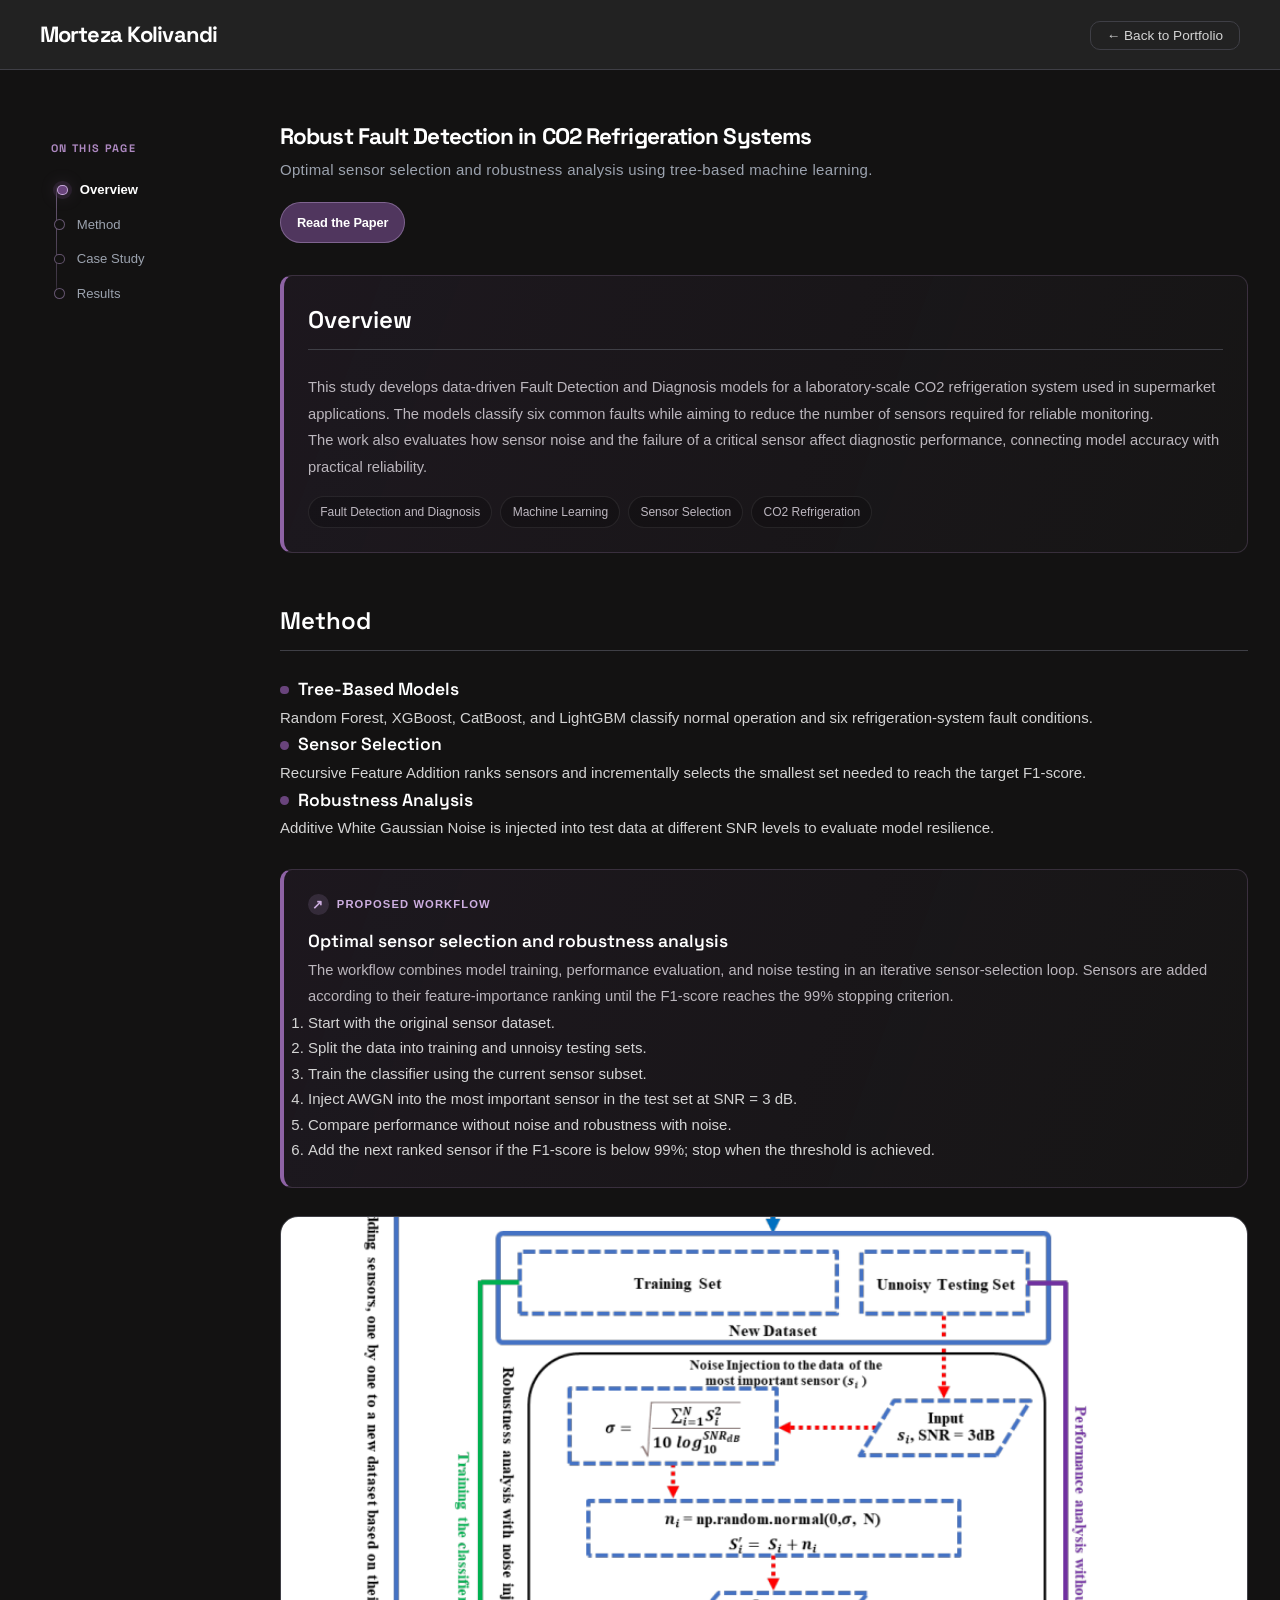
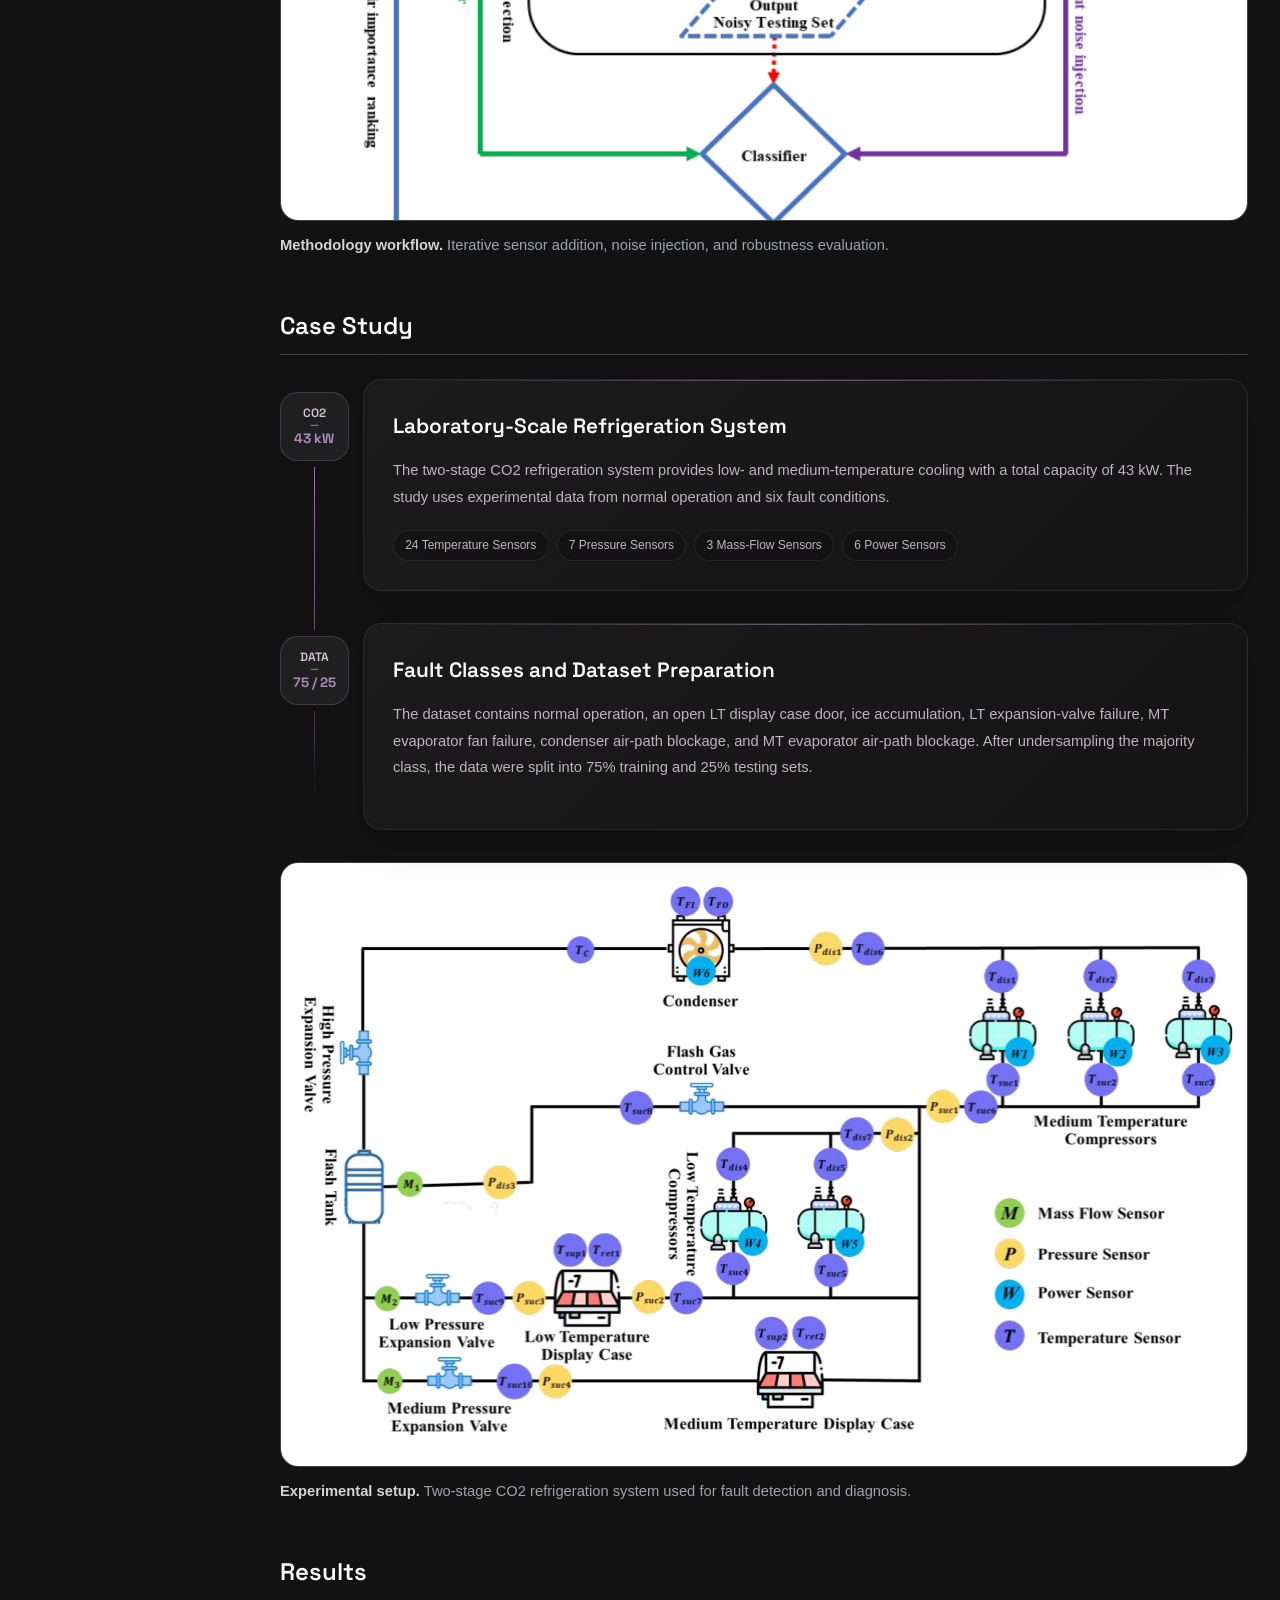
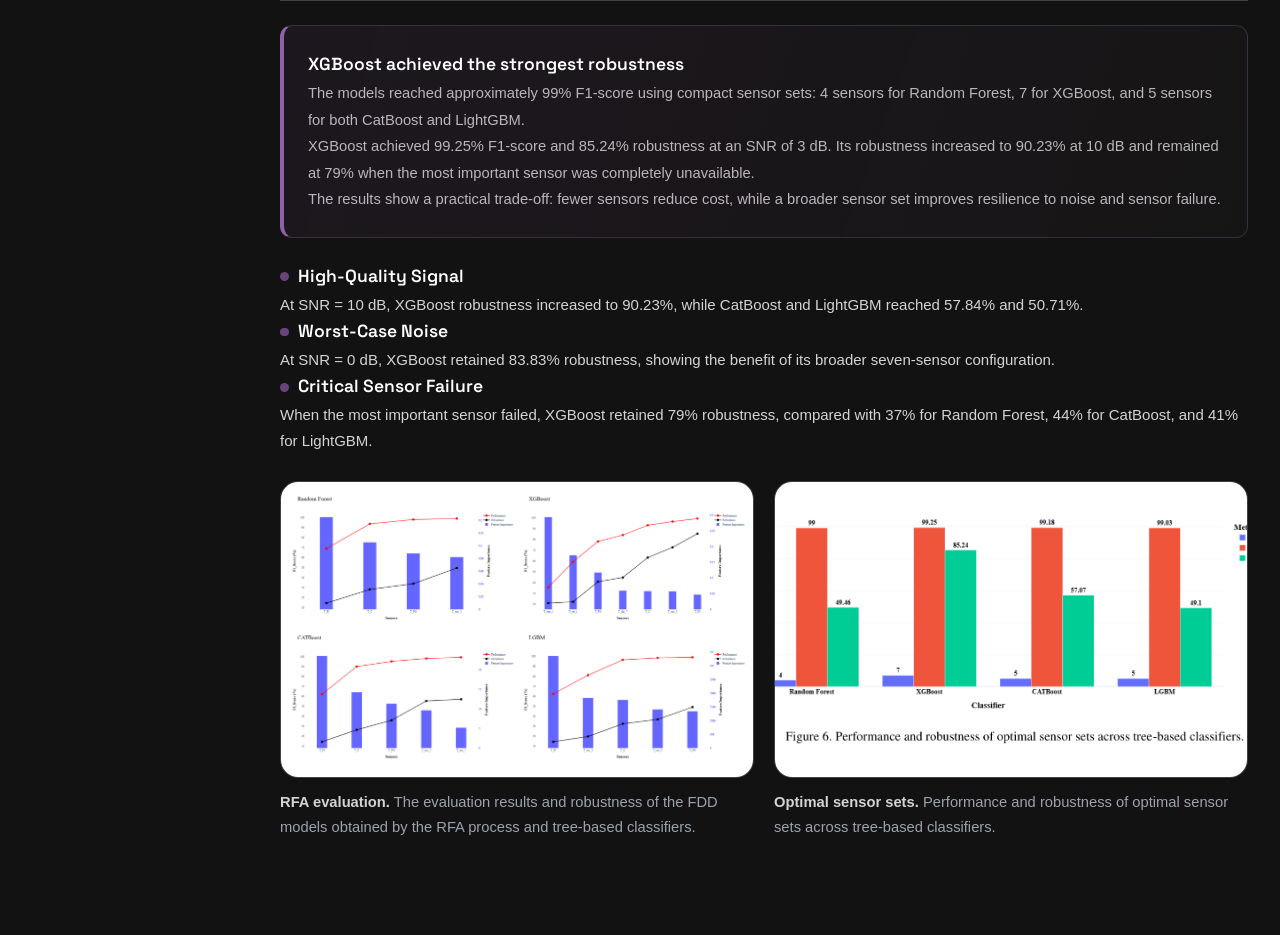
==== research/co2-refrigeration-fdd/index.html @ 4fb13879 "Research added: Robust Fault Detection in CO2 Refrigeration Systems" ====
<!doctype html>
<html lang="en">
  <head>
    <meta charset="UTF-8" />
    <meta name="viewport" content="width=device-width, initial-scale=1.0" />
    <title>
      Robust Fault Detection in CO2 Refrigeration Systems | Morteza Kolivandi
    </title>
    <meta
      name="description"
      content="Tree-based machine learning for optimal sensor selection and robust fault detection in CO2 refrigeration systems."
    />
    <link rel="stylesheet" href="../css/style.css" />
  </head>

  <body>
    <nav class="navbar">
      <div class="nav-left">
        <a href="../../index.html" class="nav-brand">Morteza Kolivandi</a>
      </div>
      <div class="nav-right">
        <a href="../../index.html" class="tab-link">← Back to Portfolio</a>
      </div>
    </nav>

    <div class="container single-column research-page-layout">
      <aside class="research-section-nav" aria-label="Research page sections">
        <div class="research-section-nav-inner">
          <span class="research-section-nav-kicker">ON THIS PAGE</span>
          <nav>
            <a href="#overview" class="research-section-nav-link">
              <span class="research-section-dot"></span>
              <span>Overview</span>
            </a>
            <a href="#method" class="research-section-nav-link">
              <span class="research-section-dot"></span>
              <span>Method</span>
            </a>
            <a href="#case-study" class="research-section-nav-link">
              <span class="research-section-dot"></span>
              <span>Case Study</span>
            </a>
            <a href="#results" class="research-section-nav-link">
              <span class="research-section-dot"></span>
              <span>Results</span>
            </a>
          </nav>
        </div>
      </aside>

      <main class="content-area">
        <section id="overview" class="section-block">
          <h1 class="profile-name">
            Robust Fault Detection in CO2 Refrigeration Systems
          </h1>
          <p class="profile-subtitle">
            Optimal sensor selection and robustness analysis using tree-based
            machine learning.
          </p>

          <div class="hero-action-links">
            <a
              href="https://arxiv.org/pdf/2503.17694"
              class="tab-link hero-action-link hero-action-link-primary"
              target="_blank"
              rel="noopener noreferrer"
            >
              <span>Read the Paper</span>
            </a>
          </div>

          <div class="thesis-box research-focus-box">
            <h2 class="focus-title">Overview</h2>
            <p>
              This study develops data-driven Fault Detection and Diagnosis
              models for a laboratory-scale CO2 refrigeration system used in
              supermarket applications. The models classify six common faults
              while aiming to reduce the number of sensors required for reliable
              monitoring.
            </p>
            <p>
              The work also evaluates how sensor noise and the failure of a
              critical sensor affect diagnostic performance, connecting model
              accuracy with practical reliability.
            </p>
            <div class="education-tags" style="margin-top: 1rem">
              <span>Fault Detection and Diagnosis</span>
              <span>Machine Learning</span>
              <span>Sensor Selection</span>
              <span>CO2 Refrigeration</span>
            </div>
          </div>
        </section>

        <section id="method" class="section-block">
          <h2>Method</h2>
          <div class="research-grid">
            <article class="research-card">
              <div class="research-info">
                <h3 class="research-card-title bullet-title">
                  Tree-Based Models
                </h3>
                <p class="research-card-summary">
                  Random Forest, XGBoost, CatBoost, and LightGBM classify normal
                  operation and six refrigeration-system fault conditions.
                </p>
              </div>
            </article>
            <article class="research-card">
              <div class="research-info">
                <h3 class="research-card-title bullet-title">
                  Sensor Selection
                </h3>
                <p class="research-card-summary">
                  Recursive Feature Addition ranks sensors and incrementally
                  selects the smallest set needed to reach the target F1-score.
                </p>
              </div>
            </article>
            <article class="research-card">
              <div class="research-info">
                <h3 class="research-card-title bullet-title">
                  Robustness Analysis
                </h3>
                <p class="research-card-summary">
                  Additive White Gaussian Noise is injected into test data at
                  different SNR levels to evaluate model resilience.
                </p>
              </div>
            </article>
          </div>

          <div class="thesis-box" style="margin-top: 1.75rem">
            <div class="thesis-topline">
              <span class="thesis-icon">↗</span>
              <span>PROPOSED WORKFLOW</span>
            </div>
            <h3>Optimal sensor selection and robustness analysis</h3>
            <p>
              The workflow combines model training, performance evaluation, and
              noise testing in an iterative sensor-selection loop. Sensors are
              added according to their feature-importance ranking until the
              F1-score reaches the 99% stopping criterion.
            </p>

            <ol class="role-list">
              <li>Start with the original sensor dataset.</li>
              <li>Split the data into training and unnoisy testing sets.</li>
              <li>Train the classifier using the current sensor subset.</li>
              <li>
                Inject AWGN into the most important sensor in the test set at
                SNR = 3 dB.
              </li>
              <li>
                Compare performance without noise and robustness with noise.
              </li>
              <li>
                Add the next ranked sensor if the F1-score is below 99%; stop
                when the threshold is achieved.
              </li>
            </ol>
          </div>

          <figure class="case-study-figure" style="margin-top: 1.75rem">
            <button
              class="image-lightbox-trigger"
              type="button"
              data-full-image="../../assets/images/co2-refrigeration-fdd/Methodalogy.png"
              data-image-alt="Proposed methodology for optimal sensor selection and robustness analysis"
              data-lightbox-title="Proposed Methodology"
              data-lightbox-caption="The proposed workflow iteratively adds sensors based on feature importance, evaluates classifier performance, injects noise into the most important sensor, and stops when the 99% F1-score criterion is reached."
            >
              <img
                class="case-study-image"
                src="../../assets/images/co2-refrigeration-fdd/Methodalogy.png"
                alt="Proposed methodology for optimal sensor selection and robustness analysis"
              />
            </button>
            <figcaption>
              <strong>Methodology workflow.</strong> Iterative sensor addition,
              noise injection, and robustness evaluation.
            </figcaption>
          </figure>
        </section>

        <section id="case-study" class="section-block">
          <h2>Case Study</h2>
          <div class="education-timeline">
            <article class="education-card">
              <div class="education-marker">
                <div class="date-range-marker">
                  <span>CO2</span>
                  <span class="date-sep">—</span>
                  <span class="date-end current">43 kW</span>
                </div>
              </div>
              <div class="education-content">
                <h3>Laboratory-Scale Refrigeration System</h3>
                <p class="education-description">
                  The two-stage CO2 refrigeration system provides low- and
                  medium-temperature cooling with a total capacity of 43 kW. The
                  study uses experimental data from normal operation and six
                  fault conditions.
                </p>
                <div class="education-tags">
                  <span>24 Temperature Sensors</span>
                  <span>7 Pressure Sensors</span>
                  <span>3 Mass-Flow Sensors</span>
                  <span>6 Power Sensors</span>
                </div>
              </div>
            </article>

            <article class="education-card">
              <div class="education-marker">
                <div class="date-range-marker">
                  <span>DATA</span>
                  <span class="date-sep">—</span>
                  <span class="date-end current">75 / 25</span>
                </div>
              </div>
              <div class="education-content">
                <h3>Fault Classes and Dataset Preparation</h3>
                <p class="education-description">
                  The dataset contains normal operation, an open LT display case
                  door, ice accumulation, LT expansion-valve failure, MT
                  evaporator fan failure, condenser air-path blockage, and MT
                  evaporator air-path blockage. After undersampling the majority
                  class, the data were split into 75% training and 25% testing
                  sets.
                </p>
              </div>
            </article>
          </div>

          <figure class="case-study-figure" style="margin-top: 1.75rem">
            <button
              class="image-lightbox-trigger"
              type="button"
              data-full-image="../../assets/images/co2-refrigeration-fdd/CaseStudy.png"
              data-image-alt="CO2 refrigeration system case study"
              data-lightbox-title="CO2 Refrigeration System"
              data-lightbox-caption="Laboratory-scale two-stage CO2 refrigeration system used as the case study."
            >
              <img
                class="case-study-image"
                src="../../assets/images/co2-refrigeration-fdd/CaseStudy.png"
                alt="CO2 refrigeration system diagram"
              />
            </button>
            <figcaption>
              <strong>Experimental setup.</strong> Two-stage CO2 refrigeration
              system used for fault detection and diagnosis.
            </figcaption>
          </figure>
        </section>

        <section id="results" class="section-block">
          <h2>Results</h2>
          <div class="thesis-box research-focus-box">
            <h3 class="focus-title">
              XGBoost achieved the strongest robustness
            </h3>
            <p>
              The models reached approximately 99% F1-score using compact sensor
              sets: 4 sensors for Random Forest, 7 for XGBoost, and 5 sensors
              for both CatBoost and LightGBM.
            </p>
            <p>
              XGBoost achieved 99.25% F1-score and 85.24% robustness at an SNR
              of 3 dB. Its robustness increased to 90.23% at 10 dB and remained
              at 79% when the most important sensor was completely unavailable.
            </p>
            <p>
              The results show a practical trade-off: fewer sensors reduce cost,
              while a broader sensor set improves resilience to noise and sensor
              failure.
            </p>
          </div>

          <div class="research-grid" style="margin-top: 1.5rem">
            <article class="research-card">
              <div class="research-info">
                <h3 class="research-card-title bullet-title">
                  High-Quality Signal
                </h3>
                <p class="research-card-summary">
                  At SNR = 10 dB, XGBoost robustness increased to 90.23%, while
                  CatBoost and LightGBM reached 57.84% and 50.71%.
                </p>
              </div>
            </article>
            <article class="research-card">
              <div class="research-info">
                <h3 class="research-card-title bullet-title">
                  Worst-Case Noise
                </h3>
                <p class="research-card-summary">
                  At SNR = 0 dB, XGBoost retained 83.83% robustness, showing the
                  benefit of its broader seven-sensor configuration.
                </p>
              </div>
            </article>
            <article class="research-card">
              <div class="research-info">
                <h3 class="research-card-title bullet-title">
                  Critical Sensor Failure
                </h3>
                <p class="research-card-summary">
                  When the most important sensor failed, XGBoost retained 79%
                  robustness, compared with 37% for Random Forest, 44% for
                  CatBoost, and 41% for LightGBM.
                </p>
              </div>
            </article>
          </div>

          <div class="case-study-gallery" style="margin-top: 1.75rem">
            <figure class="case-study-figure">
              <button
                class="image-lightbox-trigger"
                type="button"
                data-full-image="../../assets/images/co2-refrigeration-fdd/Result1.png"
                data-image-alt="Evaluation results and robustness of FDD models"
                data-lightbox-title="FDD Evaluation and Robustness"
                data-lightbox-caption="The evaluation results and robustness of the FDD models obtained by the RFA process and tree-based classifiers."
              >
                <img
                  class="case-study-image"
                  src="../../assets/images/co2-refrigeration-fdd/Result1.png"
                  alt="Evaluation results and robustness of FDD models"
                />
              </button>
              <figcaption>
                <strong>RFA evaluation.</strong> The evaluation results and
                robustness of the FDD models obtained by the RFA process and
                tree-based classifiers.
              </figcaption>
            </figure>

            <figure class="case-study-figure">
              <button
                class="image-lightbox-trigger"
                type="button"
                data-full-image="../../assets/images/co2-refrigeration-fdd/Result2.png"
                data-image-alt="Performance and robustness of optimal sensor sets"
                data-lightbox-title="Optimal Sensor Sets"
                data-lightbox-caption="Performance and robustness of optimal sensor sets across tree-based classifiers."
              >
                <img
                  class="case-study-image"
                  src="../../assets/images/co2-refrigeration-fdd/Result2.png"
                  alt="Performance and robustness of optimal sensor sets"
                />
              </button>
              <figcaption>
                <strong>Optimal sensor sets.</strong> Performance and robustness
                of optimal sensor sets across tree-based classifiers.
              </figcaption>
            </figure>
          </div>
        </section>
      </main>
    </div>

    <script src="../js/main.js"></script>
  </body>
</html>
---- research/css/style.css ----
/* ==========================================================================
   Base Colors, Fonts & Reset
   ========================================================================== */
@import url("https://fonts.googleapis.com/css2?family=Space+Grotesk:wght@500;600;700&display=swap");

:root {
  --bg-color: #131212;
  --nav-bg: #222222;
  --text-main: #d4d4d4;
  --text-heading: #ffffff;
  --accent-color: #69447c;
  --border-color: #3f3f46;
  --pill-border: #52525b;
  --pill-hover: #171717;
  --text-muted: #9ca3af;
}

* {
  box-sizing: border-box;
  margin: 0;
  padding: 0;
}

body {
  font-family:
    -apple-system, BlinkMacSystemFont, "Segoe UI", Roboto, Helvetica, Arial,
    sans-serif;
  background-color: var(--bg-color);
  color: var(--text-main);
  line-height: 1.7;
  font-size: 15px;
  -webkit-font-smoothing: antialiased;
}

/* ==========================================================================
   Typography & Links
   ========================================================================== */
h1,
h2,
h3,
h4 {
  color: var(--text-heading);
  font-weight: 600;
  font-family: "Space Grotesk", sans-serif;
}

.profile-name {
  font-weight: 700;
  letter-spacing: -0.04em;
  color: var(--text-heading);
}

.profile-subtitle {
  font-weight: 400;
  color: var(--text-muted);
  letter-spacing: 0.3px;
  margin-top: 0;
  margin-bottom: 1.5rem;
}

a {
  color: var(--text-main);
  text-decoration: none;
  transition: color 0.2s ease;
}

/* ==========================================================================
   Navigation Bar (Modern Pill style)
   ========================================================================== */
.navbar {
  display: flex;
  justify-content: space-between;
  align-items: center;
  padding: 1rem 2.5rem;
  background-color: var(--nav-bg);
  border-bottom: 1px solid var(--border-color);
}

.nav-left .nav-brand {
  font-family: "Space Grotesk", sans-serif;
  font-weight: 700;
  font-size: 22px;
  letter-spacing: -0.04em;
  color: var(--text-heading);
}

.tab-link {
  background: transparent;
  border: 1px solid var(--border-color);
  font-size: 0.85rem;
  font-weight: 500;
  color: var(--text-main);
  cursor: pointer;
  padding: 0.4rem 1rem;
  border-radius: 10px;
  transition: all 0.3s ease;
}

.tab-link:hover {
  color: var(--text-heading);
  background-color: var(--accent-color);
  border-color: var(--accent-color);
}

/* ==========================================================================
   Layout Structures (Single Column Design)
   ========================================================================== */
.container {
  max-width: 1400px;
  margin: 3rem auto;
  padding: 0 2rem;
  display: grid;
  grid-template-columns: 280px 1fr;
  gap: 3rem;
}

.container.single-column {
  max-width: 1300px;
  grid-template-columns: 1fr !important;
}

.content-area {
  padding-left: 0;
}

/* ==========================================================================
   Sections & Headings
   ========================================================================== */
.section-block {
  margin-bottom: 3rem;
}

.section-block h2 {
  font-size: 1.5rem;
  margin-bottom: 1.5rem;
  border-bottom: 1px solid var(--border-color);
  padding-bottom: 0.5rem;
  color: var(--text-heading);
  font-family: "Space Grotesk", sans-serif;
}

/* ==========================================================================
   Academic Timeline (Education & Process style)
   ========================================================================== */
.education-timeline {
  position: relative;
  padding-left: 5.2rem;
}

/* خط عمودی تایم‌لاین */
.education-timeline::before {
  content: "";
  position: absolute;
  top: 2.2rem;
  bottom: 2.2rem;
  left: 2.15rem;
  width: 1px;
  background: linear-gradient(
    to bottom,
    transparent,
    rgba(167, 139, 186, 0.9) 8%,
    rgba(167, 139, 186, 0.3) 85%,
    transparent
  );
}

.education-card {
  position: relative;
  margin-bottom: 2rem;
}

.education-marker {
  position: absolute;
  z-index: 2;
  top: 0.8rem;
  left: -5.2rem;
  width: 4.3rem;
  display: flex;
  align-items: center;
  justify-content: center;
}

.date-range-marker {
  width: 4.3rem;
  height: 4.3rem;
  display: flex;
  flex-direction: column;
  align-items: center;
  justify-content: center;
  border: 1px solid rgba(167, 139, 186, 0.25);
  border-radius: 1.1rem;
  background: rgb(32, 31, 32);
  font-family: "Space Grotesk", sans-serif;
  font-size: 0.75rem;
  font-weight: 600;
  color: #d6c2df;
  box-shadow: 0 0 0 6px var(--bg-color);
  transition: all 0.3s cubic-bezier(0.4, 0, 0.2, 1);
  padding: 0.4rem 0;
}

.date-range-marker span {
  display: block;
  line-height: 1.2;
}

.date-range-marker .date-sep {
  font-size: 0.65rem;
  opacity: 0.6;
  margin: -1px 0;
}

.date-range-marker .date-end.current {
  color: #a78bba;
  font-weight: 700;
  font-size: 0.85rem;
}

.education-card:hover .date-range-marker {
  background: rgba(105, 68, 124, 0.2);
  border-color: rgba(167, 139, 186, 0.55);
  color: #ffffff;
  transform: translateY(-2px);
  box-shadow:
    0 4px 12px rgba(105, 68, 124, 0.15),
    0 0 0 6px var(--bg-color);
}

.education-content {
  position: relative;
  overflow: hidden;
  padding: 1.8rem;
  border: 1px solid rgba(255, 255, 255, 0.08);
  border-radius: 1.15rem;
  background: linear-gradient(
    135deg,
    rgba(255, 255, 255, 0.04),
    rgba(255, 255, 255, 0.01)
  );
  box-shadow: 0 15px 40px rgba(0, 0, 0, 0.16);
  transition: all 0.3s ease;
}

.education-content::before {
  content: "";
  position: absolute;
  top: 0;
  left: 1.8rem;
  right: 1.8rem;
  height: 1px;
  background: linear-gradient(
    90deg,
    transparent,
    rgba(167, 139, 186, 0.8),
    transparent
  );
  opacity: 0.7;
}

.education-content:hover {
  transform: translateY(-4px);
  border-color: rgba(167, 139, 186, 0.45);
  box-shadow: 0 20px 45px rgba(0, 0, 0, 0.25);
}

.degree-label {
  display: inline-block;
  margin-bottom: 0.4rem;
  color: #ad88c0;
  font-size: 0.68rem;
  font-weight: 700;
  letter-spacing: 0.12em;
  text-transform: uppercase;
}

.education-content h3 {
  font-size: 1.3rem;
  margin-bottom: 0.8rem;
  color: #fff;
}

.education-description {
  color: #bbb6bd;
  font-size: 0.92rem;
  line-height: 1.8;
  margin-bottom: 1.2rem;
}

/* تگ‌ها */
.education-tags {
  display: flex;
  flex-wrap: wrap;
  gap: 0.5rem;
}

.education-tags span {
  padding: 0.3rem 0.7rem;
  border: 1px solid rgba(255, 255, 255, 0.08);
  border-radius: 999px;
  color: #bdb7c0;
  background: rgba(0, 0, 0, 0.2);
  font-size: 0.75rem;
  transition: all 0.25s ease;
}

.education-tags span:hover {
  border-color: rgba(167, 139, 186, 0.65);
  color: #eadcf1;
  background: rgba(105, 68, 124, 0.2);
}

/* ==========================================================================
   Thesis & Overview Boxes
   ========================================================================== */
.thesis-box {
  padding: 1.5rem;
  border: 1px solid rgba(167, 139, 186, 0.22);
  border-left: 4px solid #8e63a5;
  border-radius: 0.75rem;
  background: linear-gradient(
    110deg,
    rgba(105, 68, 124, 0.12),
    rgba(255, 255, 255, 0.015)
  );
}

.thesis-topline {
  display: flex;
  align-items: center;
  gap: 0.5rem;
  margin-bottom: 0.75rem;
  color: #cdaee0;
  font-size: 0.7rem;
  font-weight: 700;
  letter-spacing: 0.1em;
}

.thesis-icon {
  display: inline-flex;
  align-items: center;
  justify-content: center;
  width: 1.3rem;
  height: 1.3rem;
  border-radius: 50%;
  background: rgba(167, 139, 186, 0.18);
  font-size: 0.8rem;
}

.thesis-box h4 {
  font-size: 1.15rem;
  margin-bottom: 0.5rem;
  color: #f5f1f7;
}

.thesis-box p {
  color: #bbb6bd;
  font-size: 0.92rem;
  line-height: 1.8;
}

.bullet-title {
  display: flex;
  align-items: center;
  gap: 0.55rem;
}

.bullet-title::before {
  content: "";
  width: 0.55rem;
  height: 0.55rem;
  border-radius: 999px;
  background: var(--accent-color);
  flex-shrink: 0;
}

.case-study-gallery {
  display: grid;
  grid-template-columns: repeat(2, minmax(0, 1fr));
  gap: 1.25rem;
  margin-top: 1.75rem;
}

.case-study-figure {
  margin: 0;
}

.image-lightbox-trigger {
  display: block;
  width: 100%;
  padding: 0;
  border: 1px solid var(--border-color);
  border-radius: 18px;
  overflow: hidden;
  background: transparent;
  cursor: zoom-in;
}

.case-study-image {
  display: block;
  width: 100%;
  aspect-ratio: 16 / 10;
  object-fit: cover;
  transition:
    transform 0.35s ease,
    filter 0.35s ease;
}

.image-lightbox-trigger:hover .case-study-image {
  transform: scale(1.035);
  filter: brightness(1.08);
}

.case-study-figure figcaption {
  margin-top: 0.75rem;
  color: var(--text-muted);
  font-size: 0.92rem;
  line-height: 1.65;
}

.case-study-figure figcaption strong {
  color: var(--text-main);
}

.image-lightbox {
  position: fixed;
  inset: 0;
  z-index: 9999;
  display: none;
  align-items: center;
  justify-content: center;
  padding: 2rem;
  background: rgba(5, 8, 15, 0.88);
  backdrop-filter: blur(8px);
}

.image-lightbox.is-open {
  display: flex;
}

.image-lightbox-content {
  max-width: min(1150px, 94vw);
  max-height: 88vh;
  border-radius: 18px;
  box-shadow: 0 24px 90px rgba(0, 0, 0, 0.55);
}

.image-lightbox-close {
  position: absolute;
  top: 1.25rem;
  right: 1.5rem;
  width: 44px;
  height: 44px;
  border: 1px solid rgba(255, 255, 255, 0.22);
  border-radius: 999px;
  background: rgba(255, 255, 255, 0.08);
  color: #ffffff;
  font-size: 2rem;
  line-height: 1;
  cursor: pointer;
  transition:
    background 0.25s ease,
    transform 0.25s ease;
}

.image-lightbox-close:hover {
  background: rgba(255, 255, 255, 0.18);
  transform: rotate(90deg);
}

.no-scroll {
  overflow: hidden;
}

@media (max-width: 768px) {
  .case-study-gallery {
    grid-template-columns: 1fr;
  }

  .image-lightbox {
    padding: 1rem;
  }

  .image-lightbox-content {
    max-width: 96vw;
    max-height: 82vh;
  }
}

.results-image-grid {
  display: grid;
  grid-template-columns: repeat(4, minmax(0, 1fr));
  gap: 1.25rem;
  margin-top: 1.5rem;
}

.result-figure {
  margin: 0;
}

.result-figure .image-lightbox-trigger {
  width: 100%;
  padding: 0;
  border: 1px solid var(--border-color);
  border-radius: 18px;
  overflow: hidden;
  background: transparent;
  cursor: zoom-in;
  display: block;
  position: relative;
}

.result-image {
  display: block;
  width: 100%;
  aspect-ratio: 4 / 3;
  object-fit: cover;
  transition:
    transform 0.35s ease,
    filter 0.35s ease;
}

.result-figure .image-lightbox-trigger:hover .result-image {
  transform: scale(1.04);
  filter: brightness(1.08);
}

/* Optional subtle overlay on hover */
.result-figure .image-lightbox-trigger::after {
  content: "Click to view";
  position: absolute;
  left: 50%;
  bottom: 1rem;
  transform: translateX(-50%) translateY(8px);
  padding: 0.45rem 0.8rem;
  border-radius: 999px;
  background: rgba(5, 8, 15, 0.72);
  color: #ffffff;
  font-size: 0.75rem;
  letter-spacing: 0.04em;
  opacity: 0;
  transition:
    opacity 0.25s ease,
    transform 0.25s ease;
  pointer-events: none;
}

.result-figure .image-lightbox-trigger:hover::after {
  opacity: 1;
  transform: translateX(-50%) translateY(0);
}

/* Lightbox */
.image-lightbox {
  position: fixed;
  inset: 0;
  z-index: 9999;
  display: none;
  align-items: center;
  justify-content: center;
  padding: 2rem;
  background: rgba(5, 8, 15, 0.9);
  backdrop-filter: blur(8px);
}

.image-lightbox.is-open {
  display: flex;
}

.image-lightbox-inner {
  position: relative;
  width: min(1180px, 94vw);
  max-height: 92vh;
  display: grid;
  grid-template-columns: minmax(0, 1.6fr) minmax(280px, 0.7fr);
  gap: 1.25rem;
  align-items: center;
}

.image-lightbox-content {
  width: 100%;
  max-height: 88vh;
  object-fit: contain;
  border-radius: 18px;
  box-shadow: 0 24px 90px rgba(0, 0, 0, 0.55);
  background: rgba(255, 255, 255, 0.04);
}

.image-lightbox-text {
  padding: 1.4rem;
  border: 1px solid rgba(255, 255, 255, 0.14);
  border-radius: 18px;
  background: rgba(15, 23, 42, 0.72);
  box-shadow: 0 20px 60px rgba(0, 0, 0, 0.35);
}

.image-lightbox-text h3 {
  margin: 0 0 0.75rem;
  color: var(--text-main);
  font-size: 1.15rem;
}

.image-lightbox-text p {
  margin: 0;
  color: var(--text-muted);
  font-size: 0.92rem;
  line-height: 1.75;
}

.image-lightbox-close {
  position: fixed;
  top: 1.25rem;
  right: 1.5rem;
  z-index: 10000;
  width: 44px;
  height: 44px;
  border: 1px solid rgba(255, 255, 255, 0.22);
  border-radius: 999px;
  background: rgba(255, 255, 255, 0.08);
  color: #ffffff;
  font-size: 2rem;
  line-height: 1;
  cursor: pointer;
  transition:
    background 0.25s ease,
    transform 0.25s ease;
}

.image-lightbox-close:hover {
  background: rgba(255, 255, 255, 0.18);
  transform: rotate(90deg);
}

.no-scroll {
  overflow: hidden;
}

@media (max-width: 980px) {
  .results-image-grid {
    grid-template-columns: repeat(2, minmax(0, 1fr));
  }

  .image-lightbox-inner {
    grid-template-columns: 1fr;
    overflow-y: auto;
  }

  .image-lightbox-content {
    max-height: 62vh;
  }
}

@media (max-width: 640px) {
  .results-image-grid {
    grid-template-columns: 1fr;
  }

  .image-lightbox {
    padding: 1rem;
  }

  .image-lightbox-inner {
    width: 96vw;
  }

  .image-lightbox-text {
    padding: 1rem;
  }

  .image-lightbox-close {
    top: 0.8rem;
    right: 0.8rem;
  }
}
/* ==========================================================================
   Hero Action Buttons
   ========================================================================== */

.hero-action-links {
  display: flex;
  flex-wrap: wrap;
  gap: 0.75rem;
  margin-top: -0.25rem;
  margin-bottom: 2rem;
}

.hero-action-link {
  display: inline-flex;
  align-items: center;
  justify-content: center;
  gap: 0.5rem;

  min-height: 2.45rem;
  padding: 0.55rem 1rem;

  border: 1px solid rgba(167, 139, 186, 0.32);
  border-radius: 999px;

  background: rgba(255, 255, 255, 0.035);
  color: #d9d2dd;

  font-size: 0.8rem;
  font-weight: 600;
  letter-spacing: -0.01em;

  box-shadow: none;

  transition:
    transform 0.2s ease,
    border-color 0.2s ease,
    background-color 0.2s ease,
    color 0.2s ease;
}

.hero-action-link:hover {
  transform: translateY(-2px);
  border-color: rgba(205, 174, 224, 0.58);
  background: rgba(105, 68, 124, 0.18);
  color: #ffffff;
}

.hero-action-link:active {
  transform: translateY(0);
}

/* Primary button: Download PowerPoint */
.hero-action-link-primary {
  border-color: rgba(167, 139, 186, 0.55);
  background: rgba(105, 68, 124, 0.72);
  color: #ffffff;
}

.hero-action-link-primary:hover {
  border-color: rgba(205, 174, 224, 0.75);
  background: rgba(105, 68, 124, 0.9);
  color: #ffffff;
}

/* Icon */
.hero-action-icon {
  display: inline-flex;
  align-items: center;
  justify-content: center;

  font-size: 0.82rem;
  line-height: 1;

  opacity: 0.85;
  transition:
    transform 0.2s ease,
    opacity 0.2s ease;
}

.hero-action-link:hover .hero-action-icon {
  opacity: 1;
}

/* Responsive */
@media (max-width: 640px) {
  .hero-action-links {
    flex-direction: column;
    gap: 0.65rem;
    margin-bottom: 1.6rem;
  }

  .hero-action-link {
    width: 100%;
    min-height: 2.65rem;
  }
}
/* ==========================================================================
   Research Page — Left Section Navigation
   ========================================================================== */

html {
  scroll-behavior: smooth;
}

.container.single-column.research-page-layout {
  max-width: 1400px;
  display: grid;
  grid-template-columns: 200px minmax(0, 1fr) !important;
  gap: 3rem;
  align-items: start;
}

.research-page-layout .content-area {
  min-width: 0;
}

.research-section-nav {
  position: sticky;
  top: 6rem;
  align-self: start;
  width: 230px;
}

.research-section-nav-inner {
  position: relative;
  padding: 1rem 0 1rem 1.2rem;
}

.research-section-nav-kicker {
  display: inline-block;
  margin-bottom: 1rem;
  color: #ad88c0;
  font-family: "Space Grotesk", sans-serif;
  font-size: 0.68rem;
  font-weight: 700;
  letter-spacing: 0.12em;
}

.research-section-nav nav {
  position: relative;
  display: grid;
  gap: 0.15rem;
}

/* vertical line */
.research-section-nav nav::before {
  content: "";
  position: absolute;
  top: 0.7rem;
  bottom: 0.7rem;
  left: 0.31rem;
  width: 1px;
  background: linear-gradient(
    to bottom,
    transparent,
    rgba(167, 139, 186, 0.55) 12%,
    rgba(167, 139, 186, 0.28) 88%,
    transparent
  );
}

.research-section-nav-link {
  position: relative;
  display: flex;
  align-items: center;
  gap: 0.75rem;

  padding: 0.45rem 0.2rem;
  color: var(--text-muted);

  font-size: 0.82rem;
  font-weight: 500;
  line-height: 1.35;

  transition:
    color 0.2s ease,
    transform 0.2s ease;
}

.research-section-nav-link:hover {
  color: #ffffff;
  transform: translateX(3px);
}

.research-section-dot {
  position: relative;
  z-index: 1;
  width: 0.65rem;
  height: 0.65rem;
  flex: 0 0 0.65rem;

  border: 1px solid rgba(167, 139, 186, 0.55);
  border-radius: 999px;
  background: var(--bg-color);

  transition:
    background 0.2s ease,
    border-color 0.2s ease,
    box-shadow 0.2s ease;
}

.research-section-nav-link:hover .research-section-dot {
  border-color: rgba(205, 174, 224, 0.9);
  background: var(--accent-color);
  box-shadow: 0 0 0 4px rgba(105, 68, 124, 0.18);
}

.section-block {
  scroll-margin-top: 6.5rem;
}
/* Active state for scroll spy */
.research-section-nav-link.is-active {
  color: #ffffff;
  transform: translateX(3px);
}

.research-section-nav-link.is-active .research-section-dot {
  border-color: rgba(205, 174, 224, 0.95);
  background: var(--accent-color);
  box-shadow:
    0 0 0 4px rgba(105, 68, 124, 0.22),
    0 0 18px rgba(167, 139, 186, 0.32);
}

.research-section-nav-link.is-active span:last-child {
  color: #ffffff;
  font-weight: 700;
}

/* Responsive */
@media (max-width: 980px) {
  .container.single-column.research-page-layout {
    grid-template-columns: 1fr !important;
    gap: 2rem;
  }

  .research-section-nav {
    position: relative;
    top: auto;
    width: 100%;
    order: -1;
  }

  .research-section-nav-inner {
    padding: 0;
  }

  .research-section-nav nav {
    display: flex;
    flex-wrap: wrap;
    gap: 0.55rem;
  }

  .research-section-nav nav::before {
    display: none;
  }

  .research-section-nav-link {
    padding: 0.4rem 0.75rem;
    border: 1px solid rgba(167, 139, 186, 0.25);
    border-radius: 999px;
    background: rgba(255, 255, 255, 0.025);
    font-size: 0.78rem;
  }

  .research-section-nav-link:hover {
    transform: translateY(-1px);
    background: rgba(105, 68, 124, 0.18);
    border-color: rgba(167, 139, 186, 0.5);
  }
  .research-section-nav-link.is-active {
    transform: translateY(-1px);
    background: rgba(105, 68, 124, 0.28);
    border-color: rgba(205, 174, 224, 0.62);
    color: #ffffff;
  }

  .research-section-dot {
    display: none;
  }
}

/* ==========================================================================
   Responsive Optimizations
   ========================================================================== */
@media (max-width: 768px) {
  .navbar {
    padding: 1rem 1.5rem;
  }

  .education-timeline {
    padding-left: 3.8rem;
  }

  .education-timeline::before {
    left: 1.55rem;
  }

  .education-marker {
    left: -3.8rem;
    width: 3.1rem;
  }

  .date-range-marker {
    width: 3.1rem;
    height: 3.1rem;
    border-radius: 0.8rem;
  }

  .date-range-marker span {
    font-size: 0.6rem;
  }

  .date-range-marker .date-end.current {
    font-size: 0.7rem;
  }

  .education-content {
    padding: 1.2rem;
  }

  .education-content h3 {
    font-size: 1.15rem;
  }
}

@media (max-width: 480px) {
  .education-timeline {
    padding-left: 0;
  }

  .education-timeline::before,
  .education-marker {
    display: none;
  }
}
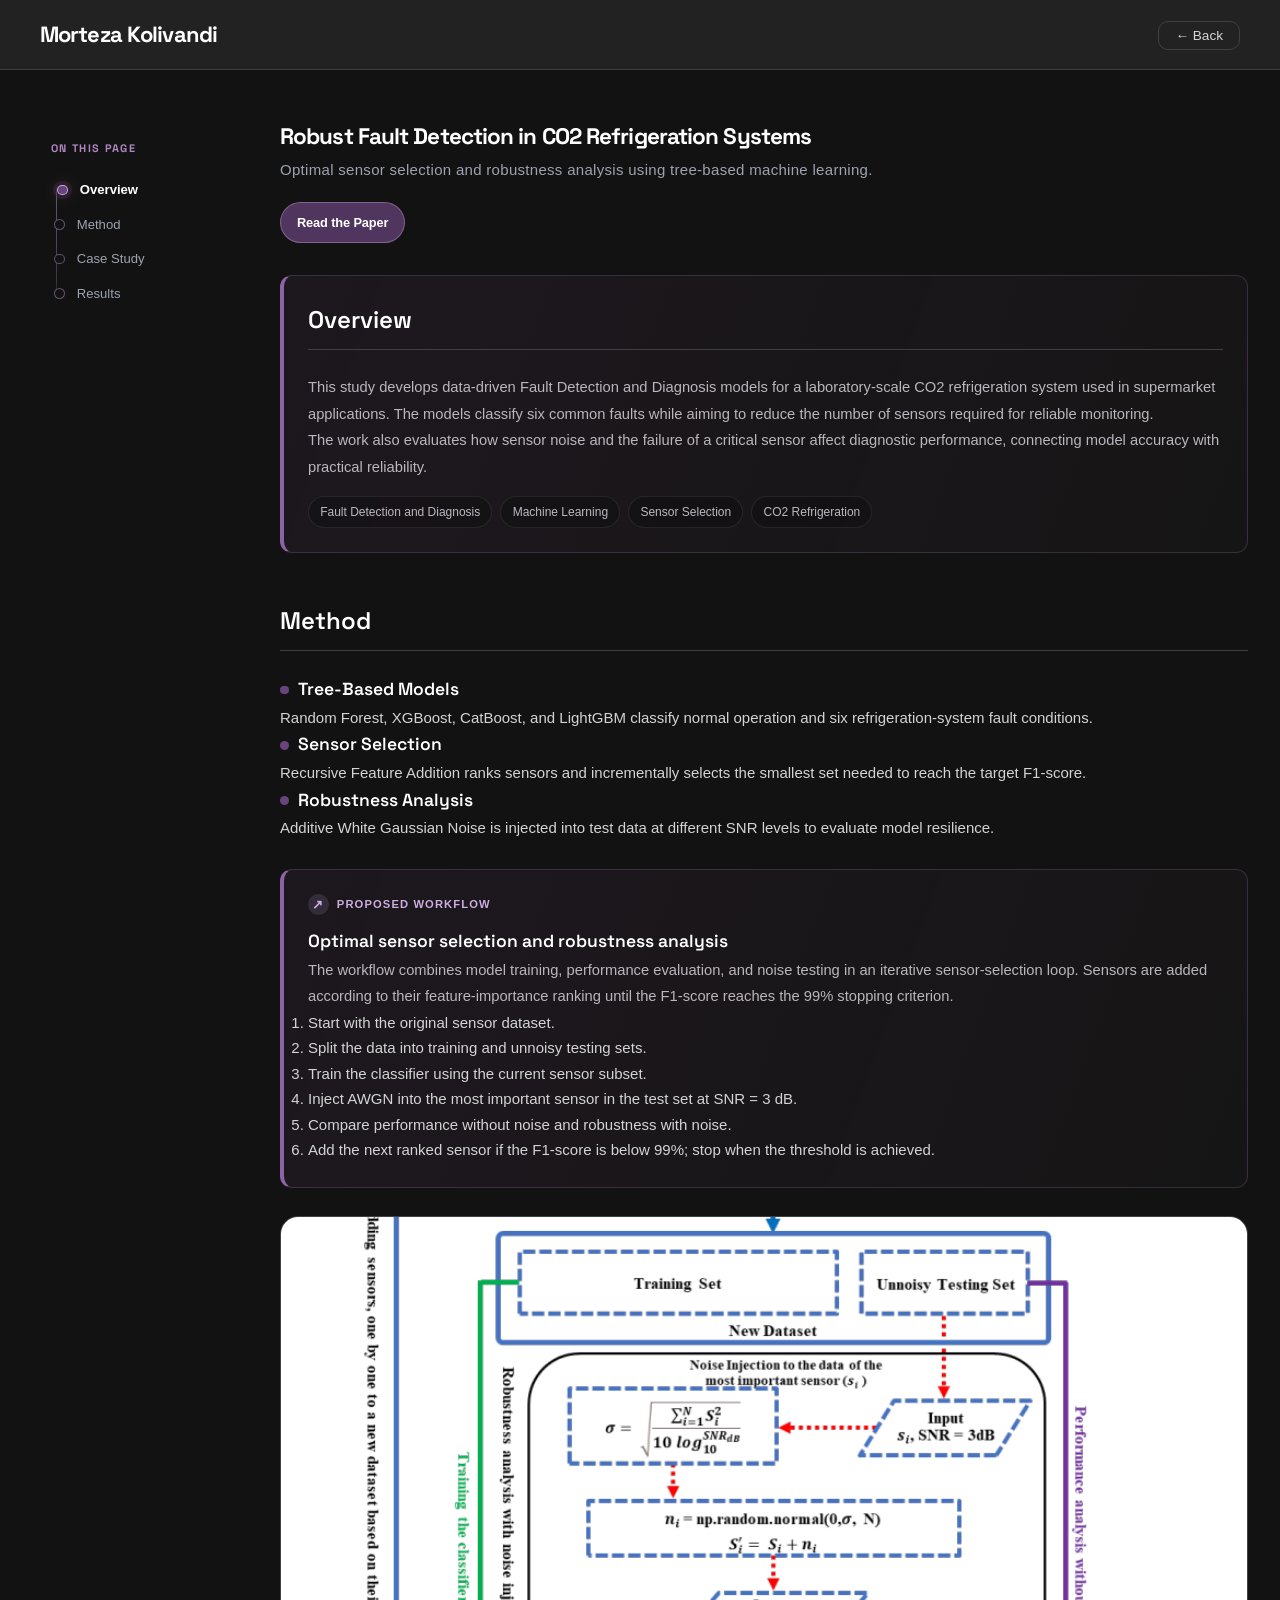
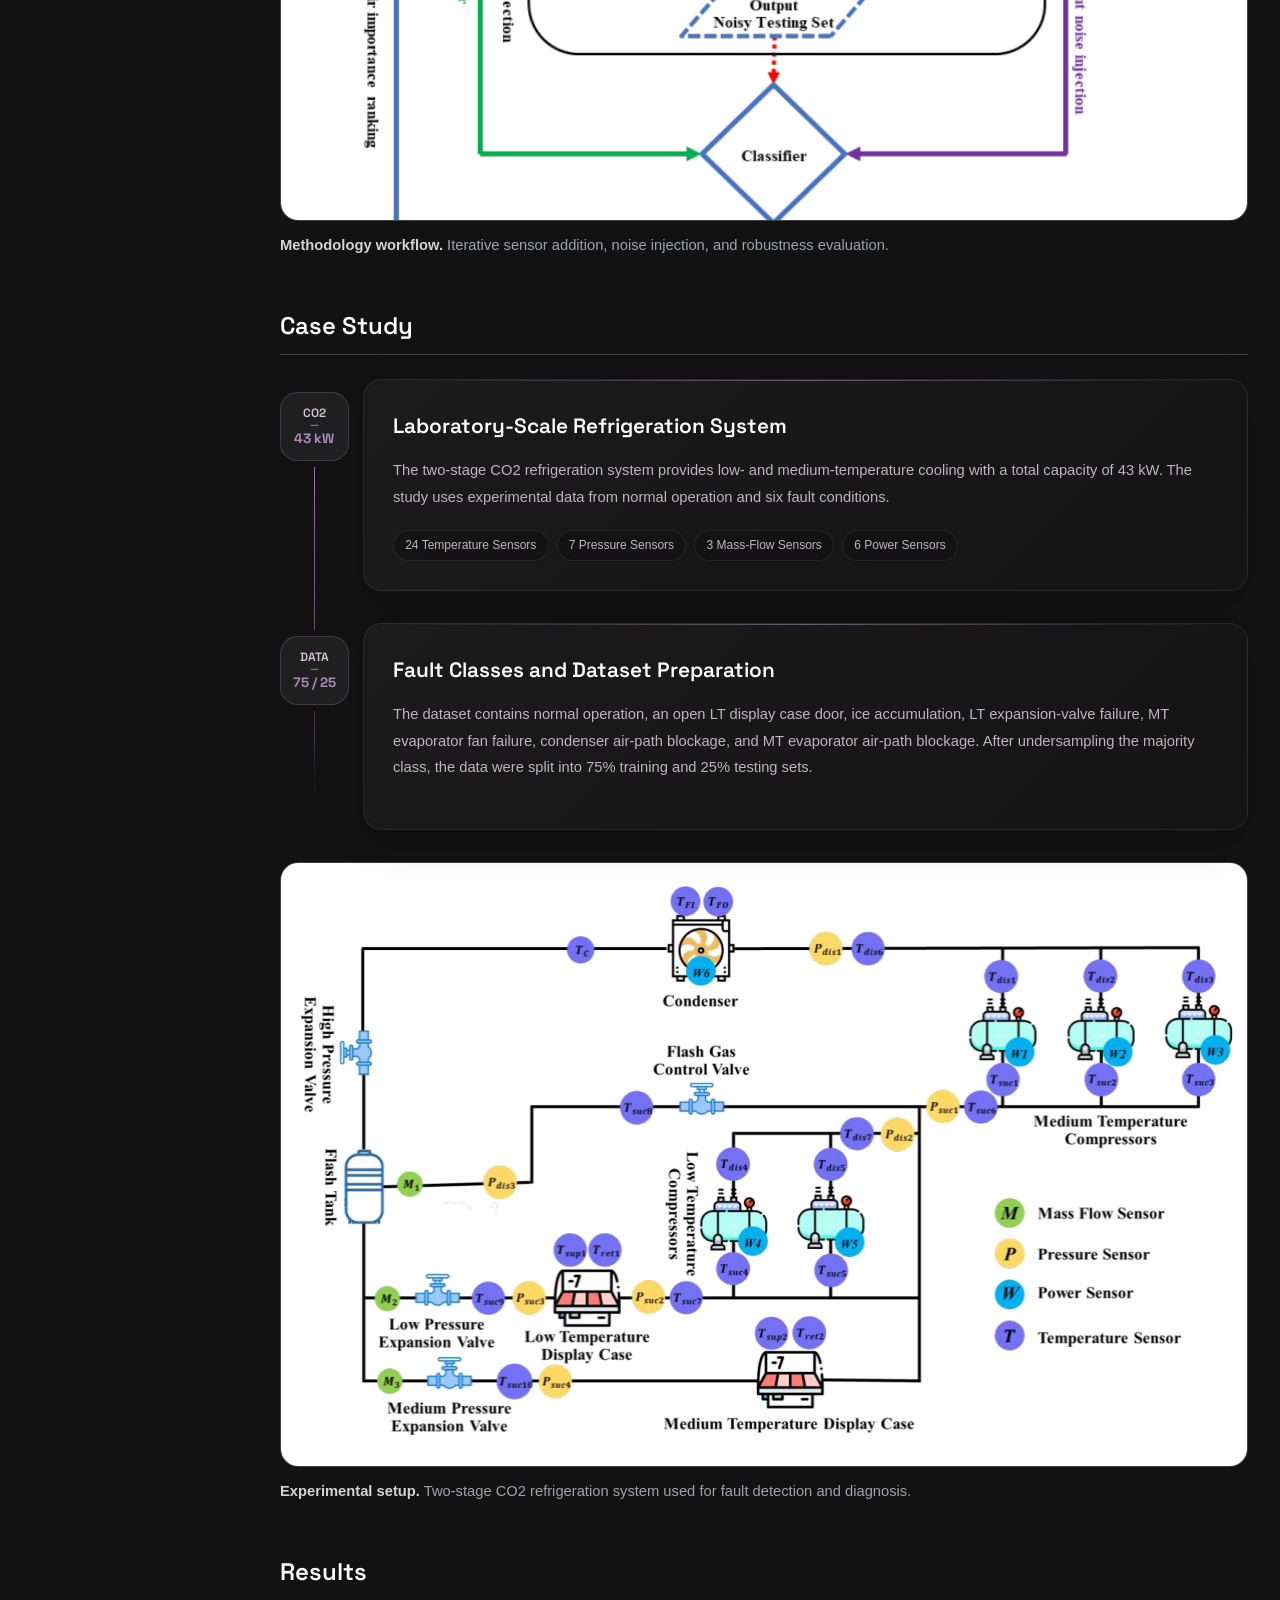
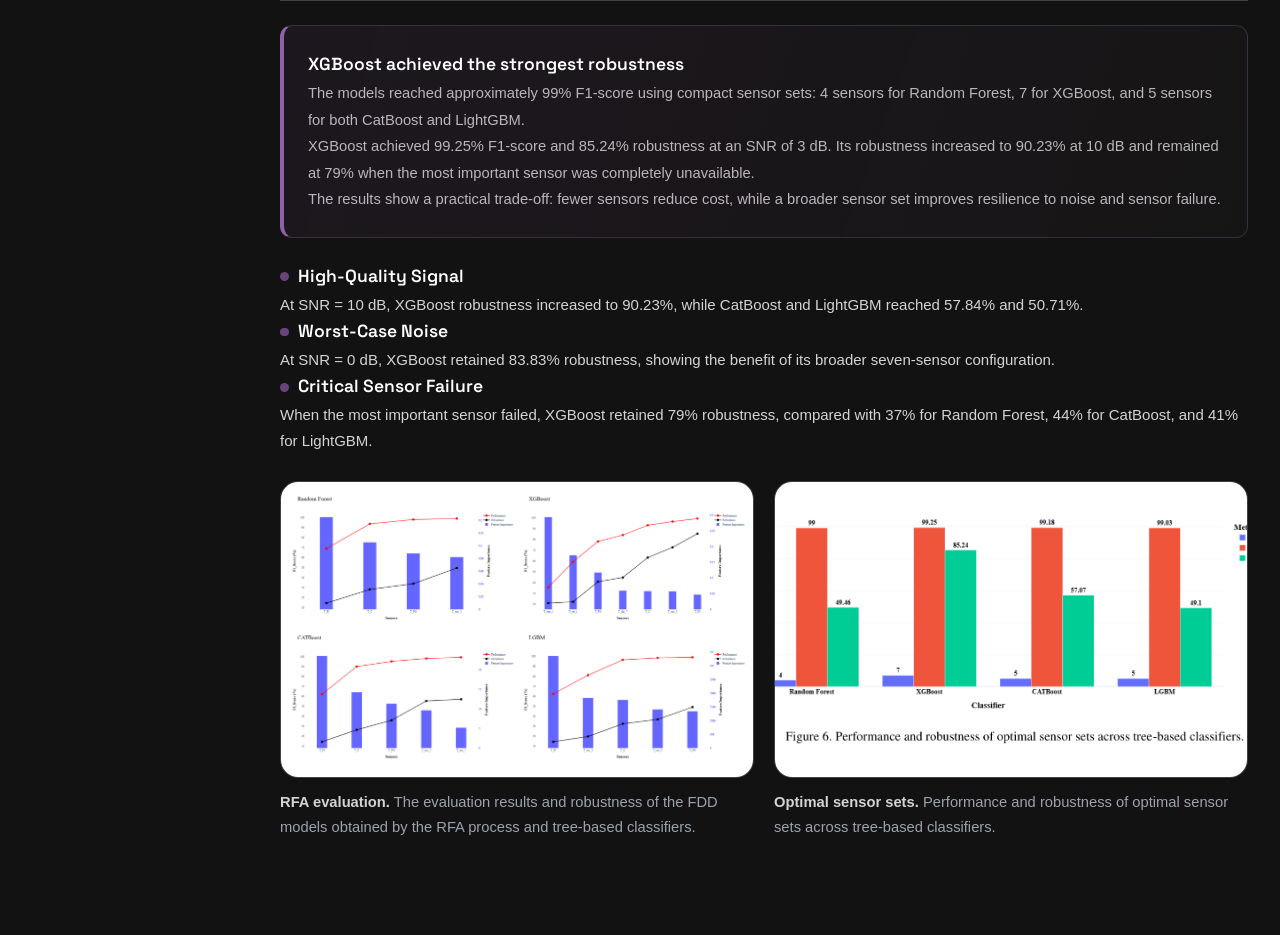
==== commit a0098971: "back history correction" ====
--- a/research/co2-refrigeration-fdd/index.html
+++ b/research/co2-refrigeration-fdd/index.html
@@ -19,7 +19,13 @@
         <a href="../../index.html" class="nav-brand">Morteza Kolivandi</a>
       </div>
       <div class="nav-right">
-        <a href="../../index.html" class="tab-link">← Back to Portfolio</a>
+        <a
+          href="../../index.html"
+          class="tab-link"
+          onclick="if (history.length > 1) { event.preventDefault(); history.back(); }"
+        >
+          ← Back
+        </a>
       </div>
     </nav>
 
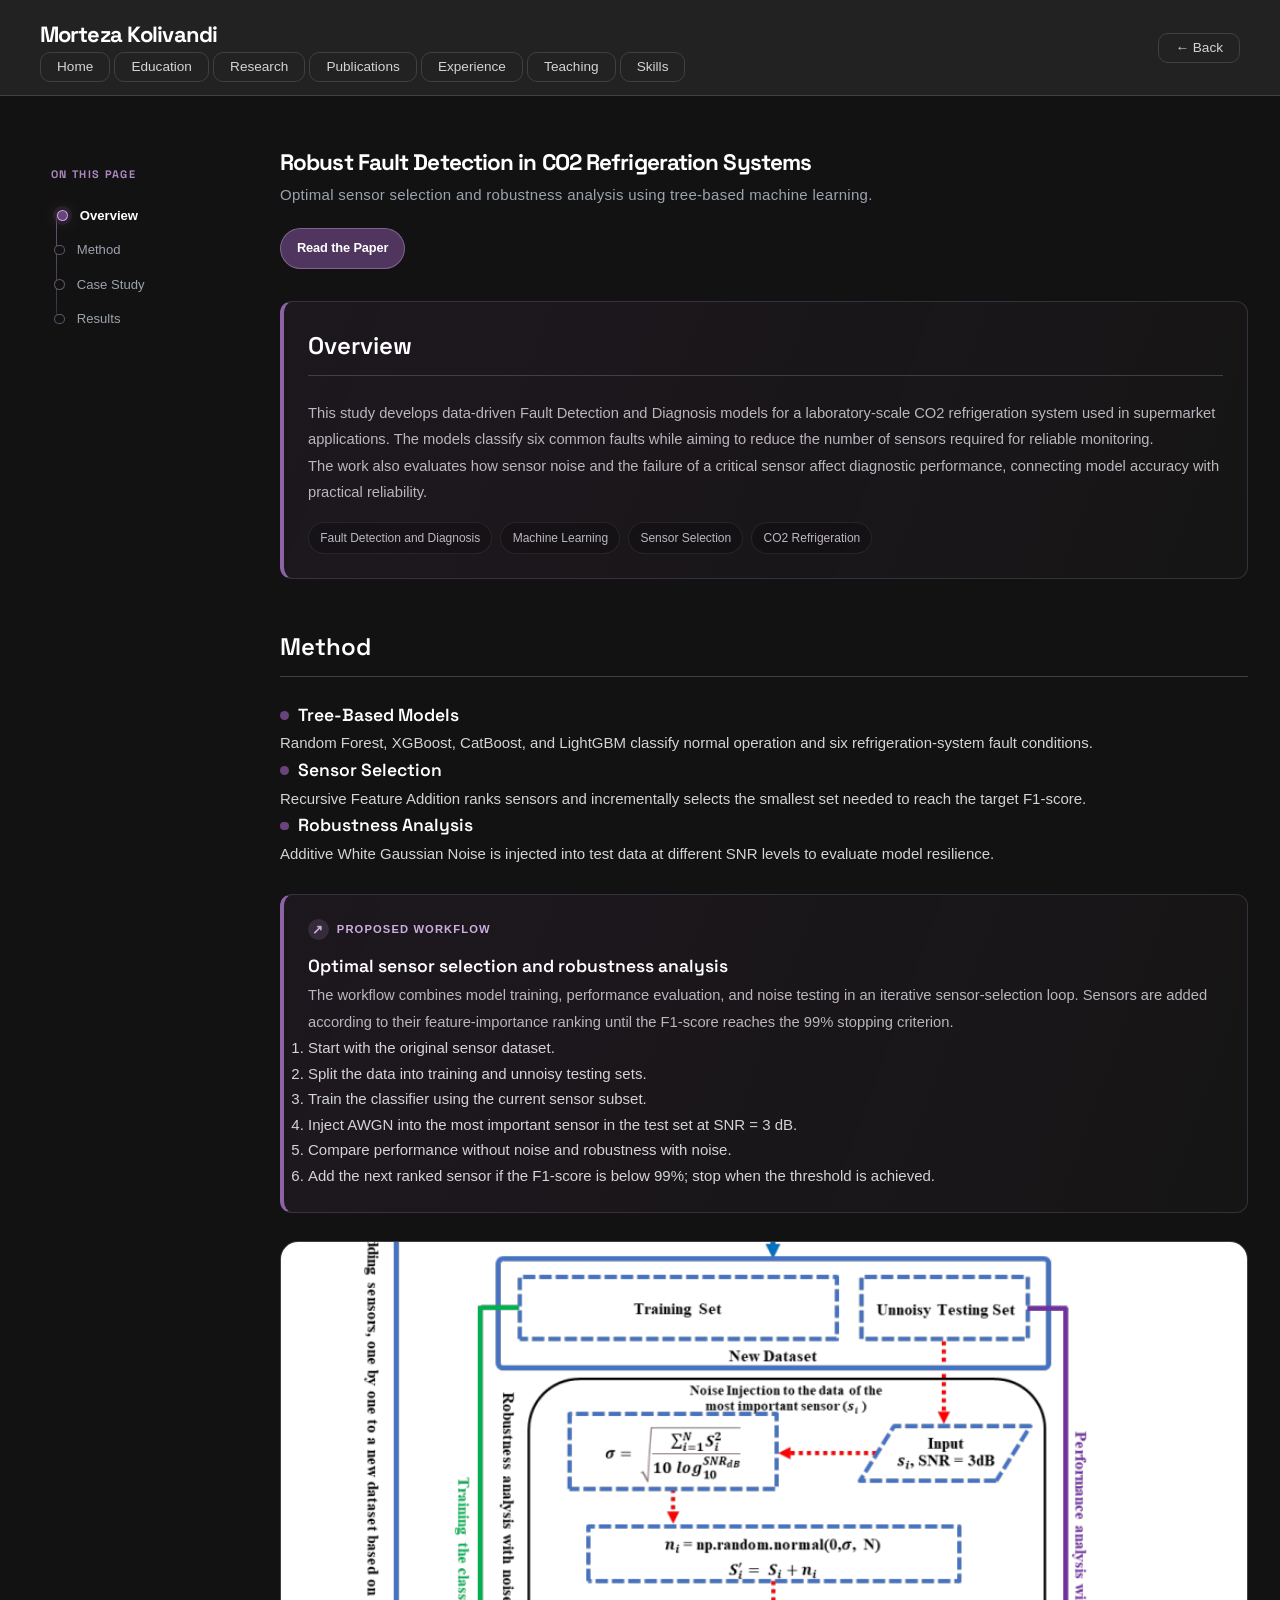
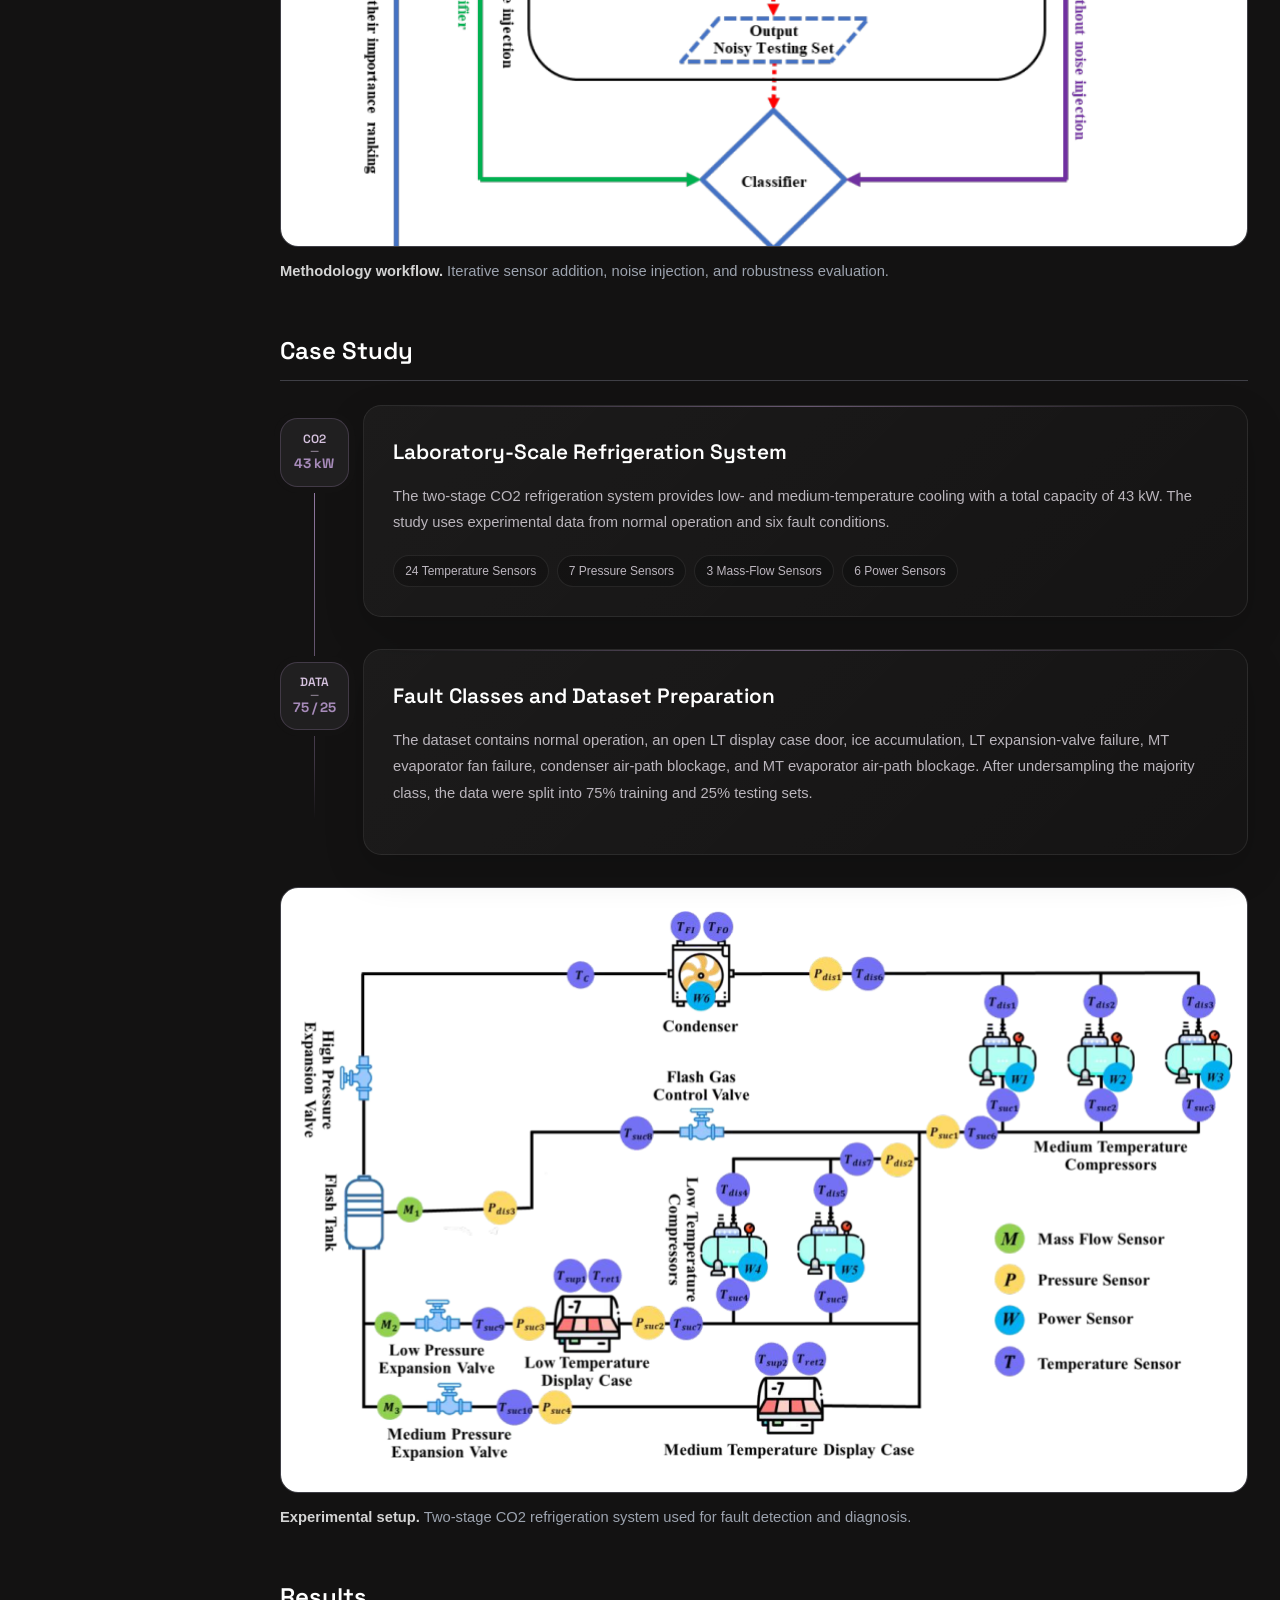
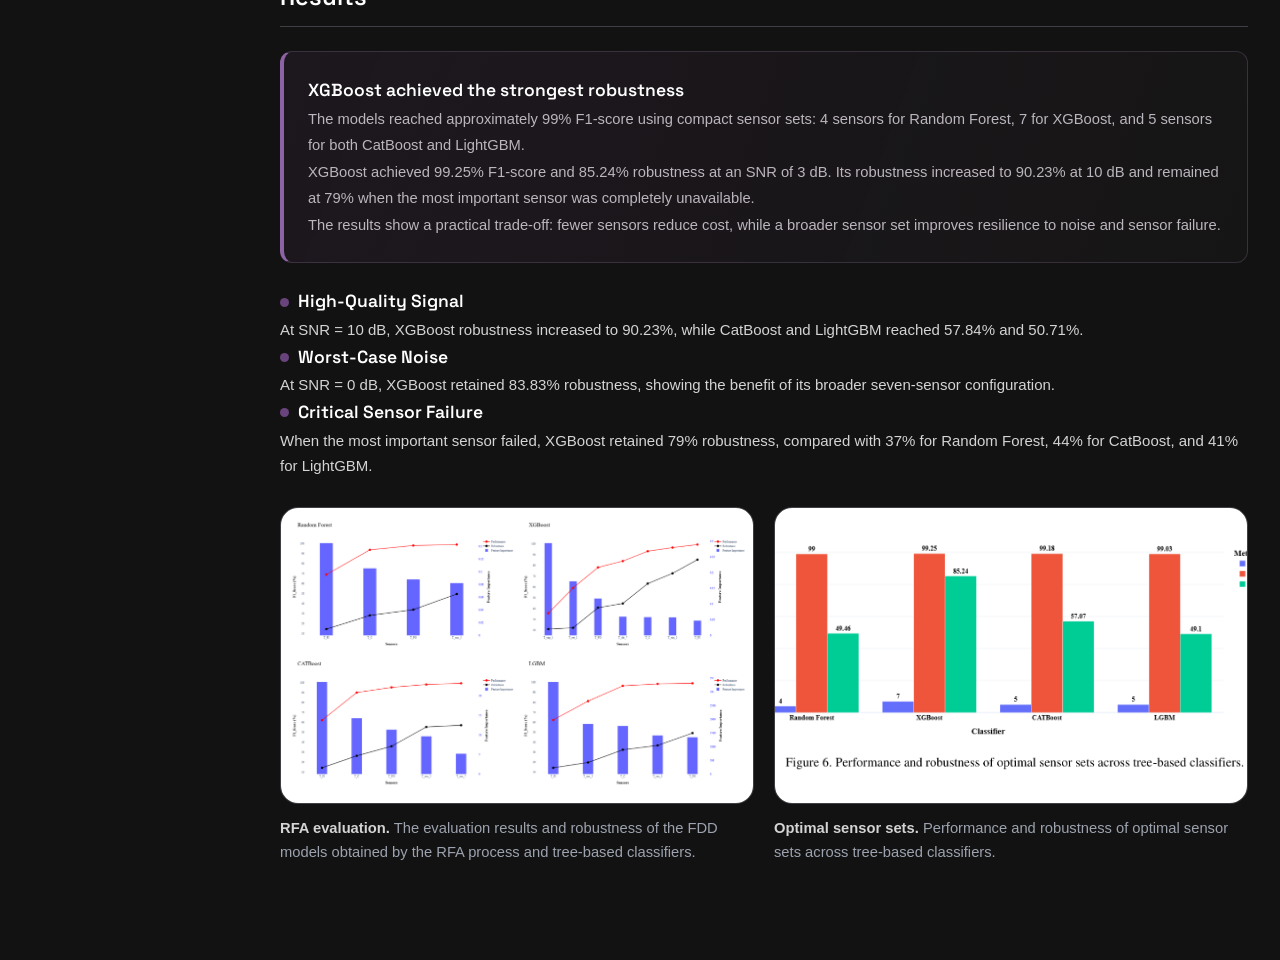
==== commit 3744f9b0: "topbar fixed" ====
--- a/research/co2-refrigeration-fdd/index.html
+++ b/research/co2-refrigeration-fdd/index.html
@@ -16,13 +16,25 @@
   <body>
     <nav class="navbar">
       <div class="nav-left">
-        <a href="../../index.html" class="nav-brand">Morteza Kolivandi</a>
-      </div>
+        <a href="../../index.html" class="nav-brand">Morteza Kolivandi</a>        <div class="nav-links">
+          <a href="../../index.html#home" class="tab-link">Home</a>
+          <a href="../../index.html#education" class="tab-link">Education</a>
+          <a href="../../index.html#Research" class="tab-link">Research</a>
+          <a href="../../index.html#publications" class="tab-link">Publications</a>
+          <a href="../../index.html#experience" class="tab-link">Experience</a>
+          <a href="../../index.html#teaching" class="tab-link">Teaching</a>
+          <a href="../../index.html#skills" class="tab-link">Skills</a>
+        </div>      </div>
       <div class="nav-right">
         <a
           href="../../index.html"
           class="tab-link"
-          onclick="if (history.length > 1) { event.preventDefault(); history.back(); }"
+          onclick="
+            if (history.length > 1) {
+              event.preventDefault();
+              window.history.back();
+            }
+          "
         >
           ← Back
         </a>
@@ -369,6 +381,24 @@
       </main>
     </div>
 
+    <!-- Image Lightbox -->
+    <div id="imageLightbox" class="image-lightbox" aria-hidden="true">
+      <div class="image-lightbox-inner">
+        <button
+          class="image-lightbox-close"
+          type="button"
+          aria-label="Close lightbox"
+        >
+          ✕
+        </button>
+        <img id="lightboxImage" class="image-lightbox-content" src="" alt="" />
+        <div class="image-lightbox-text">
+          <h3 id="lightboxTitle" style="margin: 0 0 0.5rem 0"></h3>
+          <p id="lightboxCaption" style="margin: 0"></p>
+        </div>
+      </div>
+    </div>
+
     <script src="../js/main.js"></script>
   </body>
 </html>
--- a/research/css/style.css
+++ b/research/css/style.css
@@ -557,9 +557,9 @@
   display: none;
   align-items: center;
   justify-content: center;
-  padding: 2rem;
-  background: rgba(5, 8, 15, 0.9);
-  backdrop-filter: blur(8px);
+  padding: 1.5rem;
+  background: rgba(5, 8, 15, 0.95);
+  backdrop-filter: blur(12px);
 }
 
 .image-lightbox.is-open {
@@ -568,56 +568,57 @@
 
 .image-lightbox-inner {
   position: relative;
-  width: min(1180px, 94vw);
-  max-height: 92vh;
-  display: grid;
-  grid-template-columns: minmax(0, 1.6fr) minmax(280px, 0.7fr);
-  gap: 1.25rem;
-  align-items: center;
+  display: flex;
+  flex-direction: column;
+  max-width: 95vw;
+  max-height: 95vh;
+  border-radius: 20px;
+  overflow: hidden;
 }
 
 .image-lightbox-content {
   width: 100%;
-  max-height: 88vh;
+  height: auto;
+  max-width: 90vw;
+  max-height: 80vh;
   object-fit: contain;
-  border-radius: 18px;
-  box-shadow: 0 24px 90px rgba(0, 0, 0, 0.55);
-  background: rgba(255, 255, 255, 0.04);
+  border-radius: 16px;
+  box-shadow: 0 24px 90px rgba(0, 0, 0, 0.6);
+  background: rgba(255, 255, 255, 0.02);
 }
 
 .image-lightbox-text {
-  padding: 1.4rem;
-  border: 1px solid rgba(255, 255, 255, 0.14);
-  border-radius: 18px;
-  background: rgba(15, 23, 42, 0.72);
-  box-shadow: 0 20px 60px rgba(0, 0, 0, 0.35);
+  padding: 1.5rem 2rem;
+  border-top: 1px solid rgba(255, 255, 255, 0.12);
+  background: rgba(15, 23, 42, 0.8);
 }
 
 .image-lightbox-text h3 {
-  margin: 0 0 0.75rem;
-  color: var(--text-main);
-  font-size: 1.15rem;
+  margin: 0 0 0.6rem;
+  color: var(--text-heading);
+  font-size: 1.1rem;
+  font-weight: 600;
 }
 
 .image-lightbox-text p {
   margin: 0;
   color: var(--text-muted);
-  font-size: 0.92rem;
-  line-height: 1.75;
+  font-size: 0.9rem;
+  line-height: 1.6;
 }
 
 .image-lightbox-close {
   position: fixed;
-  top: 1.25rem;
-  right: 1.5rem;
+  top: 1rem;
+  right: 1rem;
   z-index: 10000;
-  width: 44px;
-  height: 44px;
-  border: 1px solid rgba(255, 255, 255, 0.22);
+  width: 40px;
+  height: 40px;
+  border: 1px solid rgba(255, 255, 255, 0.24);
   border-radius: 999px;
-  background: rgba(255, 255, 255, 0.08);
+  background: rgba(255, 255, 255, 0.1);
   color: #ffffff;
-  font-size: 2rem;
+  font-size: 1.8rem;
   line-height: 1;
   cursor: pointer;
   transition:
